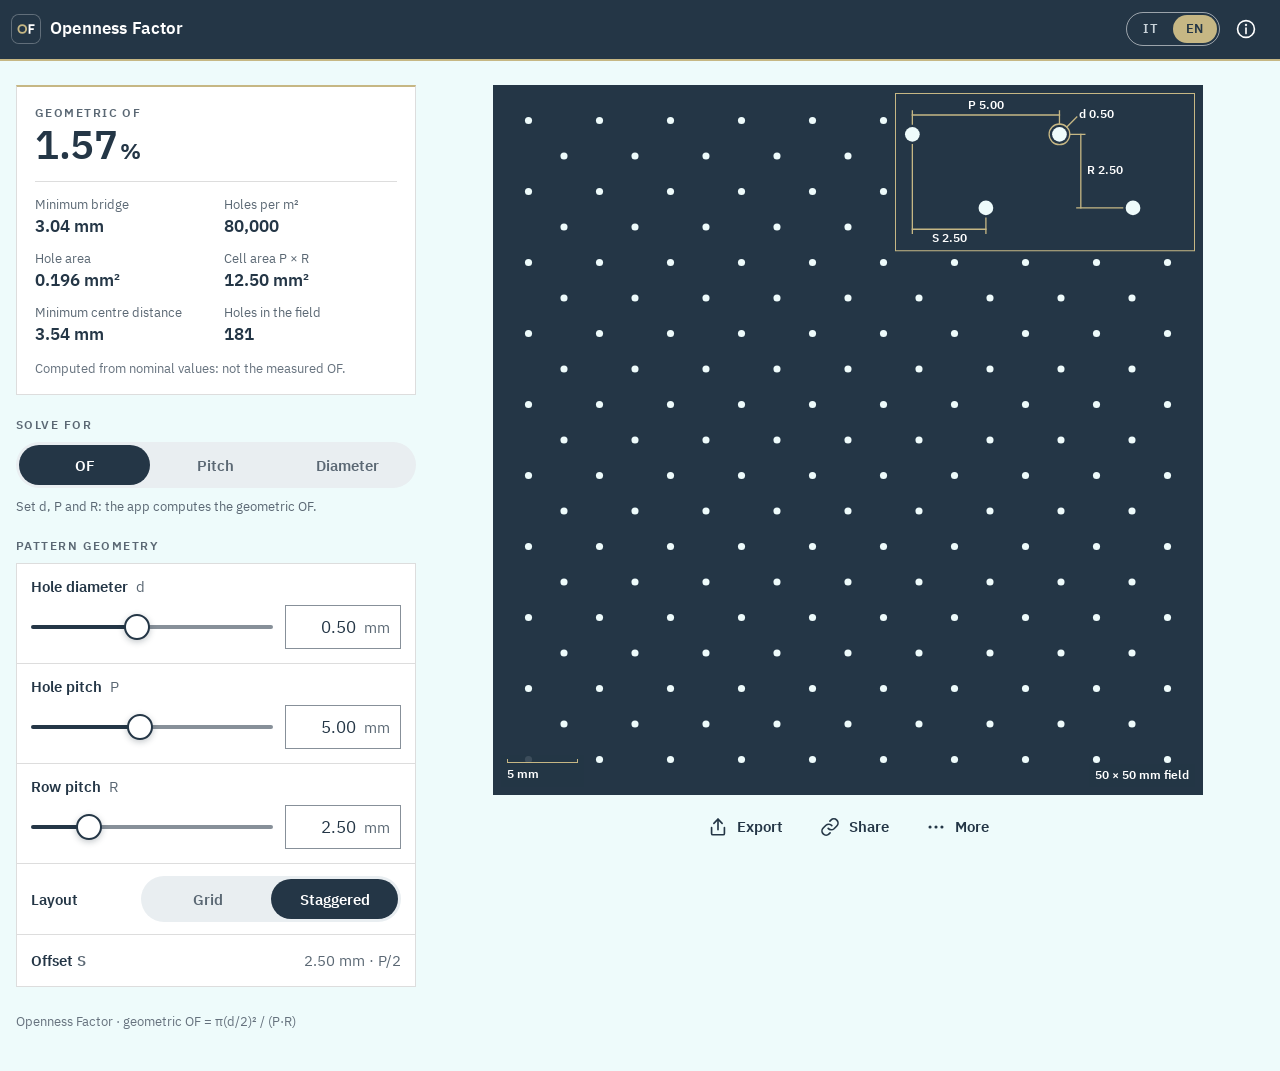
==== index.html @ e2f37bd0 "v2.4 App installabile: manifest, service worker, uso senza rete, Aggiorna - manifest.webmanifest (no" ====
<!DOCTYPE html>
<html lang="it">
<head>
  <meta charset="utf-8" />
  <meta name="viewport" content="width=device-width, initial-scale=1, viewport-fit=cover" />
  <title>Openness Factor</title>
  <meta name="description" content="Openness Factor: progettazione del pattern di microforatura e calcolo dell'OF geometrico." />
  <meta name="author" content="Giacomo Recagni" />
  <meta name="color-scheme" content="light dark" />
  <meta name="theme-color" content="#243646" />
  <meta name="apple-mobile-web-app-title" content="OF" />
  <link rel="icon" href="assets/icons/icon.svg" type="image/svg+xml" />
  <link rel="icon" href="assets/icons/favicon-32.png" sizes="32x32" type="image/png" />
  <link rel="apple-touch-icon" href="assets/icons/apple-touch-icon.png" />
  <link rel="stylesheet" href="styles.css" />
  <script>
    // Manifest dell'app installabile: solo da un indirizzo web. Con il doppio clic (file://)
    // il browser non può leggerlo e segnalerebbe un errore.
    (function () {
      if (!/^https?:$/.test(location.protocol)) return;
      var m = document.createElement('link');
      m.rel = 'manifest';
      m.href = 'manifest.webmanifest';
      document.head.appendChild(m);
    })();
  </script>
</head>
<body>
  <a class="skip" href="#comandi" data-i18n="vaiAiComandi">Vai ai comandi</a>

  <header class="appbar">
    <div class="appbar__brand">
      <svg class="appbar__icon" viewBox="0 0 512 512" aria-hidden="true" focusable="false">
        <rect width="512" height="512" rx="112" fill="#243646"/>
        <circle cx="188" cy="256" r="71" fill="none" stroke="#c6b784" stroke-width="34"/>
        <path fill="#ffffff" d="M304 168h108v34h-74v38h60v34h-60v70h-34z"/>
      </svg>
      <h1 class="appbar__title">Openness Factor</h1>
    </div>
    <div class="appbar__actions">
      <div class="lang" role="group" data-i18n-attr="aria-label:lingua" aria-label="Lingua">
        <button type="button" class="lang__opt" data-lang="it" aria-pressed="true" translate="no"><span aria-hidden="true">IT</span><span class="visually-hidden" lang="it">Italiano</span></button>
        <button type="button" class="lang__opt" data-lang="en" aria-pressed="false" translate="no"><span aria-hidden="true">EN</span><span class="visually-hidden" lang="en">English</span></button>
      </div>
      <button type="button" class="icon-btn" id="apri-info" data-i18n-attr="aria-label:info" aria-label="Informazioni" aria-haspopup="dialog">
        <svg viewBox="0 0 24 24" fill="none" stroke="currentColor" stroke-width="1.8" stroke-linecap="round" aria-hidden="true"><circle cx="12" cy="12" r="9.2"/><path d="M12 11v6"/><circle cx="12" cy="7.6" r="0.4" fill="currentColor"/></svg>
      </button>
    </div>
  </header>

  <main class="layout">
    <div class="viewer">
      <section class="stage" data-i18n-attr="aria-label:anteprima" aria-label="Anteprima">
        <div class="preview" id="preview">
          <svg id="pattern" viewBox="0 0 50 50" role="img" aria-label="Anteprima del pattern"></svg>
          <div class="preview__scale" aria-hidden="true"><i id="scala"></i><span id="scala-testo">10 mm</span></div>
          <div class="preview__badge" aria-hidden="true"><span data-i18n="campo">campo 50 × 50 mm</span></div>
        </div>
        <div class="result result--strip">
          <div>
            <p class="eyebrow" data-i18n="ofGeo">OF geometrico</p>
            <p class="result__value" data-of-value>1,57<small>%</small></p>
          </div>
          <div class="result__meta">
            <span><span data-i18n="ponte">Ponte minimo</span> <b data-valore="ponte">3,04 mm</b></span>
            <span><b data-valore="fori">80.000</b> <span data-i18n="foriM2">fori/m²</span></span>
          </div>
          <p class="result__alert" data-richiamo hidden></p>
        </div>
      </section>
      <div class="toolbar">
        <button type="button" class="tool" data-menu="menu-esporta" aria-haspopup="menu" aria-expanded="false" aria-controls="menu-esporta">
          <svg viewBox="0 0 24 24" fill="none" stroke="currentColor" stroke-width="1.8" stroke-linecap="round" stroke-linejoin="round" aria-hidden="true"><path d="M12 15V3.5"/><path d="M7.5 8 12 3.5 16.5 8"/><path d="M5 12.5V19a1.5 1.5 0 0 0 1.5 1.5h11A1.5 1.5 0 0 0 19 19v-6.5"/></svg>
          <span data-i18n="esporta">Esporta</span>
        </button>
        <button type="button" class="tool" id="condividi">
          <svg viewBox="0 0 24 24" fill="none" stroke="currentColor" stroke-width="1.8" stroke-linecap="round" stroke-linejoin="round" aria-hidden="true"><path d="M10 13.5a4.5 4.5 0 0 0 6.4.4l3-3a4.5 4.5 0 0 0-6.4-6.4l-1.1 1.1"/><path d="M14 10.5a4.5 4.5 0 0 0-6.4-.4l-3 3a4.5 4.5 0 0 0 6.4 6.4l1.1-1.1"/></svg>
          <span data-i18n="condividi">Condividi</span>
        </button>
        <button type="button" class="tool" data-menu="menu-altro" aria-haspopup="menu" aria-expanded="false" aria-controls="menu-altro">
          <svg viewBox="0 0 24 24" fill="currentColor" aria-hidden="true"><circle cx="5.5" cy="12" r="1.7"/><circle cx="12" cy="12" r="1.7"/><circle cx="18.5" cy="12" r="1.7"/></svg>
          <span data-i18n="altro">Altro</span>
        </button>
      </div>
    </div>

    <div class="panel" id="comandi">
      <div class="result result--card">
        <p class="eyebrow" data-i18n="ofGeo">OF geometrico</p>
        <p class="result__value" data-of-value>1,57<small>%</small></p>
        <dl class="result__grid">
          <div><dt data-i18n="ponte">Ponte minimo</dt><dd data-valore="ponte">3,04 mm</dd></div>
          <div><dt data-i18n="foriM2Lungo">Fori al m²</dt><dd data-valore="fori">80.000</dd></div>
          <div><dt data-i18n="areaForo">Area foro</dt><dd data-valore="areaForo">0,196 mm²</dd></div>
          <div><dt data-i18n="areaCella">Area cella P × R</dt><dd data-valore="areaCella">12,50 mm²</dd></div>
          <div><dt data-i18n="interasse">Interasse minimo</dt><dd data-valore="interasse">3,54 mm</dd></div>
          <div><dt data-i18n="foriCampo">Fori nel campo</dt><dd data-valore="foriCampo">181</dd></div>
        </dl>
        <p class="result__note" data-i18n="notaOF">Calcolato dai valori nominali: non è l'OF misurato.</p>
      </div>

      <div class="messages" id="messaggi"></div>

      <section class="section" aria-labelledby="h-calcola">
        <h2 class="eyebrow" id="h-calcola" data-i18n="calcola">Calcola</h2>
        <fieldset class="segmented">
          <legend class="visually-hidden" data-i18n="calcola">Calcola</legend>
          <label class="segmented__opt"><input type="radio" name="mode" value="of" checked /><span data-i18n="modoOF">OF</span></label>
          <label class="segmented__opt"><input type="radio" name="mode" value="step" /><span data-i18n="modoPasso">Passo</span></label>
          <label class="segmented__opt"><input type="radio" name="mode" value="diameter" /><span data-i18n="modoD">Diametro</span></label>
        </fieldset>
        <p class="section__help" id="aiuto-modo" aria-live="polite"></p>
      </section>

      <section class="section" id="sezione-obiettivo" aria-labelledby="h-obiettivo" hidden>
        <h2 class="eyebrow" id="h-obiettivo" data-i18n="obiettivo">Obiettivo</h2>
        <div class="card">
          <div class="field" data-campo="ofTarget">
            <div class="field__head"><label class="field__label" for="testo-of" id="lbl-of" data-i18n="ofObiettivo">OF obiettivo</label></div>
            <div class="field__control">
              <input type="range" data-cursore="ofTarget" min="0" max="12" step="0.02" aria-labelledby="lbl-of" />
              <div class="input-unit"><input id="testo-of" data-testo="ofTarget" type="text" inputmode="decimal" autocomplete="off" enterkeyhint="done" aria-describedby="msg-of" /><span aria-hidden="true">%</span></div>
            </div>
            <p class="field__msg" id="msg-of" data-msg="ofTarget" hidden></p>
          </div>
        </div>
      </section>

      <section class="section" aria-labelledby="h-geo">
        <h2 class="eyebrow" id="h-geo" data-i18n="geometria">Geometria del pattern</h2>
        <div class="card">
          <div class="field" data-campo="d">
            <div class="field__head"><label class="field__label" for="testo-d" id="lbl-d" data-i18n="diametro">Diametro del foro</label><span class="field__sym" aria-hidden="true">d</span><span class="field__badge" data-badge="d" data-i18n="calcolato" hidden>calcolato</span></div>
            <div class="field__control">
              <input type="range" data-cursore="d" min="0.2" max="0.9" step="0.05" aria-labelledby="lbl-d" />
              <div class="input-unit"><input id="testo-d" data-testo="d" type="text" inputmode="decimal" autocomplete="off" enterkeyhint="done" aria-describedby="msg-d" /><span aria-hidden="true">mm</span></div>
            </div>
            <p class="field__msg" id="msg-d" data-msg="d" hidden></p>
          </div>
          <div class="field" data-campo="P">
            <div class="field__head"><label class="field__label" for="testo-p" id="lbl-p" data-i18n="passoPunti">Passo tra i punti</label><span class="field__sym" aria-hidden="true">P</span><span class="field__badge" data-badge="P" data-i18n="calcolato" hidden>calcolato</span></div>
            <div class="field__control">
              <input type="range" data-cursore="P" min="1" max="10" step="0.1" aria-labelledby="lbl-p" />
              <div class="input-unit"><input id="testo-p" data-testo="P" type="text" inputmode="decimal" autocomplete="off" enterkeyhint="done" aria-describedby="msg-p" /><span aria-hidden="true">mm</span></div>
            </div>
            <p class="field__msg" id="msg-p" data-msg="P" hidden></p>
          </div>
          <div class="field" data-campo="R">
            <div class="field__head"><label class="field__label" for="testo-r" id="lbl-r" data-i18n="passoRighe">Passo tra le righe</label><span class="field__sym" aria-hidden="true">R</span><span class="field__badge" data-badge="R" data-i18n="calcolato" hidden>calcolato</span></div>
            <div class="field__control">
              <input type="range" data-cursore="R" min="0.5" max="10" step="0.05" aria-labelledby="lbl-r" />
              <div class="input-unit"><input id="testo-r" data-testo="R" type="text" inputmode="decimal" autocomplete="off" enterkeyhint="done" aria-describedby="msg-r" /><span aria-hidden="true">mm</span></div>
            </div>
            <p class="field__msg" id="msg-r" data-msg="R" hidden></p>
          </div>
          <div class="row">
            <span class="row__label" id="lbl-disp" data-i18n="disposizione">Disposizione</span>
            <fieldset class="segmented" aria-labelledby="lbl-disp">
              <label class="segmented__opt"><input type="radio" name="pattern" value="grid" /><span data-i18n="griglia">Griglia</span></label>
              <label class="segmented__opt"><input type="radio" name="pattern" value="staggered" checked /><span data-i18n="sfalsato">Sfalsato</span></label>
            </fieldset>
          </div>
          <div class="row">
            <span class="row__label"><span data-i18n="sfalsatura">Sfalsatura</span> <span class="field__sym" aria-hidden="true">S</span></span>
            <span class="row__value" id="valore-s">2,50 mm · P/2</span>
          </div>
        </div>
      </section>


      <p class="footnote" data-i18n="piede">Openness Factor · OF geometrico = π(d/2)² / (P·R)</p>
    </div>
  </main>

  <div class="menu" id="menu-esporta" role="menu" tabindex="-1" data-i18n-attr="aria-label:esporta" aria-label="Esporta" hidden>
    <button type="button" class="menu__item" role="menuitem" data-azione="svg"><svg viewBox="0 0 24 24" fill="none" stroke="currentColor" stroke-width="1.8" stroke-linecap="round" stroke-linejoin="round" aria-hidden="true"><rect x="3.5" y="3.5" width="17" height="17"/><circle cx="9" cy="9" r="2"/><circle cx="15" cy="9" r="2"/><circle cx="12" cy="15" r="2"/></svg><span data-i18n="esportaSvg">SVG per CAD (mm)</span></button>
    <button type="button" class="menu__item" role="menuitem" data-azione="png"><svg viewBox="0 0 24 24" fill="none" stroke="currentColor" stroke-width="1.8" stroke-linecap="round" stroke-linejoin="round" aria-hidden="true"><rect x="3" y="5" width="18" height="14" rx="1"/><circle cx="9" cy="10" r="1.5"/><path d="M21 15l-5-5-4 4-3-3-6 6"/></svg><span data-i18n="esportaPng">Immagine PNG</span></button>
  </div>

  <div class="menu" id="menu-altro" role="menu" tabindex="-1" data-i18n-attr="aria-label:altro" aria-label="Altro" hidden>
    <button type="button" class="menu__item" role="menuitemcheckbox" aria-checked="true" data-azione="quote"><svg viewBox="0 0 24 24" fill="none" stroke="currentColor" stroke-width="1.8" stroke-linecap="round" aria-hidden="true"><path d="M4 8h16M4 5v6M20 5v6"/><path d="M8 19h8M8 16v6M16 16v6" transform="translate(0 -3)"/></svg><span data-i18n="mostraQuote">Mostra quote</span></button>
    <button type="button" class="menu__item" role="menuitemcheckbox" aria-checked="false" data-azione="griglia"><svg viewBox="0 0 24 24" fill="none" stroke="currentColor" stroke-width="1.8" aria-hidden="true"><path d="M4 9h16M4 15h16M9 4v16M15 4v16"/></svg><span data-i18n="mostraGriglia">Mostra griglia</span></button>
    <div class="menu__sep" role="separator"></div>
    <button type="button" class="menu__item" role="menuitem" data-azione="annulla"><svg viewBox="0 0 24 24" fill="none" stroke="currentColor" stroke-width="1.8" stroke-linecap="round" stroke-linejoin="round" aria-hidden="true"><path d="M9 7 4.5 11.5 9 16"/><path d="M5 11.5h9.5a5 5 0 0 1 0 10H12"/></svg><span data-i18n="annulla">Annulla</span></button>
    <button type="button" class="menu__item" role="menuitem" data-azione="ripeti"><svg viewBox="0 0 24 24" fill="none" stroke="currentColor" stroke-width="1.8" stroke-linecap="round" stroke-linejoin="round" aria-hidden="true"><path d="M15 7l4.5 4.5L15 16"/><path d="M19 11.5H9.5a5 5 0 0 0 0 10H12"/></svg><span data-i18n="ripeti">Ripeti</span></button>
    <div class="menu__sep" role="separator"></div>
    <button type="button" class="menu__item" role="menuitem" data-azione="ripristina"><svg viewBox="0 0 24 24" fill="none" stroke="currentColor" stroke-width="1.8" stroke-linecap="round" stroke-linejoin="round" aria-hidden="true"><path d="M4 12a8 8 0 1 0 2.4-5.7"/><path d="M4 4v4.5h4.5"/></svg><span data-i18n="ripristina">Ripristina valori iniziali</span></button>
  </div>

  <dialog class="sheet" id="info" aria-labelledby="info-titolo" tabindex="-1">
    <div class="sheet__bar">
      <h2 class="sheet__title" id="info-titolo" data-i18n="infoTitolo">Informazioni</h2>
      <button type="button" class="sheet__done" id="chiudi-info" data-i18n="fine">Fine</button>
    </div>
    <div class="sheet__body">
      <div class="sheet__app">
        <svg viewBox="0 0 512 512" aria-hidden="true" focusable="false"><rect width="512" height="512" rx="112" fill="#243646"/><circle cx="188" cy="256" r="71" fill="none" stroke="#c6b784" stroke-width="34"/><path fill="#ffffff" d="M304 168h108v34h-74v38h60v34h-60v70h-34z"/></svg>
        <h3>Openness Factor</h3>
        <p id="info-versione">Versione</p>
      </div>
      <section>
        <h4 class="eyebrow" data-i18n="comeSiCalcola">Come si calcola</h4>
        <p class="sheet__formula" data-i18n="formula">OF geometrico = π(d/2)² / (P·R)</p>
        <p data-i18n="formulaNota"></p>
      </section>
      <section>
        <h4 class="eyebrow" data-i18n="convenzione">Convenzione del pattern</h4>
        <ul>
          <li data-i18n="convD"></li>
          <li data-i18n="convP"></li>
          <li data-i18n="convR"></li>
          <li data-i18n="convS"></li>
        </ul>
      </section>
      <section id="sezione-installa">
        <h4 class="eyebrow" data-i18n="installa">Installa l’app</h4>
        <div id="installa-testo"></div>
        <button type="button" class="btn" id="installa" data-i18n="installaPulsante" hidden>Installa</button>
      </section>
      <section>
        <h4 class="eyebrow" data-i18n="novitaTitolo">Novità della versione</h4>
        <ul>
          <li data-i18n="novita1"></li>
          <li data-i18n="novita2"></li>
          <li data-i18n="novita3"></li>
        </ul>
      </section>
      <p class="sheet__credits" data-i18n="crediti">Progettata e sviluppata da Giacomo Recagni · Ufficio Tecnico</p>
    </div>
  </dialog>

  <div class="toast" id="toast" role="status" hidden><span id="toast-testo"></span><button type="button" class="toast__action" id="toast-azione" hidden></button></div>
  <div class="visually-hidden" id="annuncio" aria-live="polite"></div>

  <script src="i18n.js" defer></script>
  <script src="of-core.js" defer></script>
  <script src="script.js" defer></script>
</body>
</html>
---- styles.css ----
/* Openness Factor — stile.
   Stile Pellini (Manuale Brand Identity) con le regole di usabilità Apple (HIG). Variante A "Pellini editoriale".
   Colori del manuale: blu 7546 C #243646, beige 4525 C #c6b784; palette web: blu/nero #12232e,
   azzurro chiaro #007cc7, azzurro #4da8da, fondo #eefbfb, grigio #dddddd.
   Le tinte derivate sono proposte con contrasto calcolato (docs/DESIGN.md). Font: IBM Plex Sans (OFL). */

@font-face { font-family: "IBM Plex Sans"; font-style: normal; font-weight: 400; font-display: swap; src: url("assets/fonts/IBMPlexSans-Regular-Latin1.woff2") format("woff2"); unicode-range: U+0000, U+000D, U+0020-007E, U+00A0-00A3, U+00A4-00FF, U+0131, U+0152-0153, U+02C6, U+02DA, U+02DC, U+2013-2014, U+2018-201A, U+201C-201E, U+2020-2022, U+2026, U+2030, U+2039-203A, U+2044, U+2074, U+20AC, U+2122, U+2212, U+FB01-FB02; }
@font-face { font-family: "IBM Plex Sans"; font-style: normal; font-weight: 400; font-display: swap; src: url("assets/fonts/IBMPlexSans-Regular-Pi.woff2") format("woff2"); unicode-range: U+0E3F, U+2032-2033, U+2070, U+2075-2079, U+2080-2081, U+2083, U+2085-2089, U+2113, U+2116, U+2126, U+212E, U+2150-2151, U+2153-215E, U+2190-2199, U+21A9-21AA, U+21B0-21B3, U+21B6-21B7, U+21BA-21BB, U+21C4, U+21C6, U+2202, U+2206, U+220F, U+2211, U+221A, U+221E, U+222B, U+2248, U+2260, U+2264-2265, U+25CA, U+2713, U+274C, U+2B0E-2B11, U+EBE1-EBE7, U+ECE0, U+EFCC; }
@font-face { font-family: "IBM Plex Sans"; font-style: normal; font-weight: 400; font-display: swap; src: url("assets/fonts/IBMPlexSans-Regular-Greek.woff2") format("woff2"); unicode-range: U+0384-038A, U+038C, U+038E-03A1, U+03A3-03CE; }
@font-face { font-family: "IBM Plex Sans"; font-style: normal; font-weight: 600; font-display: swap; src: url("assets/fonts/IBMPlexSans-SemiBold-Latin1.woff2") format("woff2"); unicode-range: U+0000, U+000D, U+0020-007E, U+00A0-00A3, U+00A4-00FF, U+0131, U+0152-0153, U+02C6, U+02DA, U+02DC, U+2013-2014, U+2018-201A, U+201C-201E, U+2020-2022, U+2026, U+2030, U+2039-203A, U+2044, U+2074, U+20AC, U+2122, U+2212, U+FB01-FB02; }
@font-face { font-family: "IBM Plex Sans"; font-style: normal; font-weight: 600; font-display: swap; src: url("assets/fonts/IBMPlexSans-SemiBold-Pi.woff2") format("woff2"); unicode-range: U+0E3F, U+2032-2033, U+2070, U+2075-2079, U+2080-2081, U+2083, U+2085-2089, U+2113, U+2116, U+2126, U+212E, U+2150-2151, U+2153-215E, U+2190-2199, U+21A9-21AA, U+21B0-21B3, U+21B6-21B7, U+21BA-21BB, U+21C4, U+21C6, U+2202, U+2206, U+220F, U+2211, U+221A, U+221E, U+222B, U+2248, U+2260, U+2264-2265, U+25CA, U+2713, U+274C, U+2B0E-2B11, U+EBE1-EBE7, U+ECE0, U+EFCC; }
@font-face { font-family: "IBM Plex Sans"; font-style: normal; font-weight: 700; font-display: swap; src: url("assets/fonts/IBMPlexSans-Bold-Latin1.woff2") format("woff2"); unicode-range: U+0000, U+000D, U+0020-007E, U+00A0-00A3, U+00A4-00FF, U+0131, U+0152-0153, U+02C6, U+02DA, U+02DC, U+2013-2014, U+2018-201A, U+201C-201E, U+2020-2022, U+2026, U+2030, U+2039-203A, U+2044, U+2074, U+20AC, U+2122, U+2212, U+FB01-FB02; }
@font-face { font-family: "IBM Plex Sans"; font-style: normal; font-weight: 700; font-display: swap; src: url("assets/fonts/IBMPlexSans-Bold-Pi.woff2") format("woff2"); unicode-range: U+0E3F, U+2032-2033, U+2070, U+2075-2079, U+2080-2081, U+2083, U+2085-2089, U+2113, U+2116, U+2126, U+212E, U+2150-2151, U+2153-215E, U+2190-2199, U+21A9-21AA, U+21B0-21B3, U+21B6-21B7, U+21BA-21BB, U+21C4, U+21C6, U+2202, U+2206, U+220F, U+2211, U+221A, U+221E, U+222B, U+2248, U+2260, U+2264-2265, U+25CA, U+2713, U+274C, U+2B0E-2B11, U+EBE1-EBE7, U+ECE0, U+EFCC; }

/* ---------- Token: tema chiaro ---------- */
:root {
  color-scheme: light;
  --of-navy: #243646;          /* Pantone 7546 C */
  --of-beige: #c6b784;         /* Pantone 4525 C */
  --of-blu-notte: #12232e;     /* palette web */
  --of-aqua: #eefbfb;          /* palette web, fondo */

  --of-bg: var(--of-aqua);
  --of-surface: #ffffff;
  --of-fill: #e9eef1;          /* binario dei segmenti e dei cursori, campo calcolato */
  --of-text: var(--of-navy);
  --of-text-2: #5b6874;        /* derivata: 5,6:1 su bianco */
  --of-text-3: #66727e;        /* derivata: 4,9:1 su bianco, 4,6:1 sul fondo */
  --of-border: #879099;        /* derivata: ≥ 3:1 su bianco (bordi dei campi) */
  --of-separator: #dddddd;     /* palette web, grigio (solo decorativo) */
  --of-accent: var(--of-navy);
  --of-on-accent: #ffffff;
  --of-link: #0273b8;          /* derivata dall'azzurro #007cc7: 5,1:1 su bianco */
  --of-focus: #007cc7;
  --of-header-bg: var(--of-navy);
  --of-header-text: #ffffff;
  --of-header-text-2: #c9d3da;
  --of-header-rule: var(--of-beige);
  --of-danger: #b3261e;
  --of-danger-bg: #fdecea;
  --of-warning: #8a5300;
  --of-warning-bg: #fff1dc;
  --of-success: #247f64;
  --of-film: var(--of-navy);
  --of-hole: var(--of-aqua);
  --of-hole-collision: #ff8a7a;
  --of-dim: var(--of-beige);
  --of-dim-text: #ffffff;
  --of-grid: rgba(238, 251, 251, 0.45);
  --of-toast-bg: var(--of-blu-notte);
  --of-toast-text: #ffffff;
  --of-toast-action: var(--of-beige);
  --of-menu-shadow: 0 12px 32px rgba(18, 35, 46, 0.22), 0 0 0 1px rgba(18, 35, 46, 0.08);

  --of-radius-card: 0px;
  --of-radius-field: 0px;
  --of-radius-control: 999px;

  --of-font: "IBM Plex Sans", -apple-system, BlinkMacSystemFont, "Segoe UI", Roboto, "Helvetica Neue", Arial, sans-serif;
  --of-fs-hero: 40px; --of-fs-title: 20px; --of-fs-body: 17px; --of-fs-callout: 15px; --of-fs-caption: 13px; --of-fs-eyebrow: 12px;
  --of-gap: 16px;
}

/* ---------- Tema scuro: automatico (impostazione del dispositivo) o forzato con data-theme ---------- */
@media (prefers-color-scheme: dark) {
  :root:not([data-theme="light"]) {
    color-scheme: dark;
    --of-bg: var(--of-blu-notte); --of-surface: #1a2e3b; --of-fill: #223847;
    --of-text: var(--of-aqua); --of-text-2: #b5c3cc; --of-text-3: #93a5b1; --of-border: #738a9b; --of-separator: #2c4351;
    --of-accent: var(--of-beige); --of-on-accent: var(--of-blu-notte); --of-link: #4da8da; --of-focus: #4da8da;
    --of-header-bg: #0d1a23;
    --of-danger: #ff8a7a; --of-danger-bg: #3a2a2e; --of-warning: #ffc266; --of-warning-bg: #3a3326; --of-success: #5fd3a8;
    --of-film: #0d1a23; --of-grid: rgba(238, 251, 251, 0.42);
    --of-toast-bg: var(--of-aqua); --of-toast-text: var(--of-blu-notte); --of-toast-action: var(--of-navy);
    --of-menu-shadow: 0 12px 32px rgba(0, 0, 0, 0.5), 0 0 0 1px rgba(238, 251, 251, 0.1);
  }
}
:root[data-theme="dark"] {
  color-scheme: dark;
  --of-bg: var(--of-blu-notte); --of-surface: #1a2e3b; --of-fill: #223847;
  --of-text: var(--of-aqua); --of-text-2: #b5c3cc; --of-text-3: #93a5b1; --of-border: #738a9b; --of-separator: #2c4351;
  --of-accent: var(--of-beige); --of-on-accent: var(--of-blu-notte); --of-link: #4da8da; --of-focus: #4da8da;
  --of-header-bg: #0d1a23;
  --of-danger: #ff8a7a; --of-danger-bg: #3a2a2e; --of-warning: #ffc266; --of-warning-bg: #3a3326; --of-success: #5fd3a8;
  --of-film: #0d1a23; --of-grid: rgba(238, 251, 251, 0.42);
  --of-toast-bg: var(--of-aqua); --of-toast-text: var(--of-blu-notte); --of-toast-action: var(--of-navy);
  --of-menu-shadow: 0 12px 32px rgba(0, 0, 0, 0.5), 0 0 0 1px rgba(238, 251, 251, 0.1);
}

/* ---------- Base ---------- */
* { box-sizing: border-box; }
html { -webkit-text-size-adjust: 100%; text-size-adjust: 100%; }
body {
  margin: 0; min-height: 100vh; min-height: 100dvh;
  font-family: var(--of-font); font-size: var(--of-fs-body); line-height: 1.4;
  color: var(--of-text); background: var(--of-bg);
  -webkit-font-smoothing: antialiased; -webkit-tap-highlight-color: transparent;
}
button, input, select { font: inherit; color: inherit; }
button { cursor: pointer; }
:focus-visible { outline: 2px solid var(--of-focus); outline-offset: 2px; }
.appbar :focus-visible, .skip:focus-visible { outline-color: var(--of-header-rule); }
.toast :focus-visible { outline-color: var(--of-toast-action); }
/* un controllo che riceve il focus non finisce sotto la parte fissa (barra e, sul telefono, anteprima) */
html { scroll-padding-top: var(--margine-fisso, 64px); }
a { color: var(--of-link); text-decoration: underline; text-decoration-thickness: 1px; text-underline-offset: 2px; }
.visually-hidden { position: absolute !important; width: 1px; height: 1px; margin: -1px; padding: 0; overflow: hidden; clip: rect(0 0 0 0); white-space: nowrap; border: 0; }
.num { font-variant-numeric: tabular-nums; }
.skip { position: absolute; left: 8px; top: -60px; z-index: 100; padding: 10px 14px; background: var(--of-surface); color: var(--of-text); }
.skip:focus { top: 8px; }
@media (prefers-reduced-motion: reduce) { *, *::before, *::after { transition: none !important; animation: none !important; } }

/* ---------- Barra superiore ---------- */
.appbar {
  position: sticky; top: 0; z-index: 30;
  display: flex; align-items: center; gap: 12px;
  min-height: 52px;
  padding: max(6px, env(safe-area-inset-top)) max(12px, env(safe-area-inset-right)) 6px max(12px, env(safe-area-inset-left));
  background: var(--of-header-bg); color: var(--of-header-text);
  border-bottom: 2px solid var(--of-header-rule);
}
.appbar__brand { display: flex; align-items: center; gap: 10px; min-width: 0; flex: 1; }
.appbar__icon { width: 28px; height: 28px; flex: none; border-radius: 7px; display: block; box-shadow: 0 0 0 1px rgba(255, 255, 255, 0.28); }
.appbar__title { font-size: 17px; font-weight: 600; letter-spacing: 0.01em; white-space: nowrap; overflow: hidden; text-overflow: ellipsis; }
.appbar__actions { display: flex; align-items: center; gap: 4px; }

.lang { display: inline-flex; padding: 2px; border: 1px solid rgba(255, 255, 255, 0.55); border-radius: 999px; }
.lang__opt { position: relative; min-width: 44px; height: 28px; padding: 0 8px; border: 0; border-radius: 999px; background: none; font-size: 13px; font-weight: 600; letter-spacing: 0.06em; color: var(--of-header-text-2); }
.lang__opt::before { content: ""; position: absolute; left: 0; right: 0; top: -8px; bottom: -8px; }
.lang__opt[aria-pressed="true"] { background: var(--of-header-rule); color: var(--of-navy); }

.icon-btn { display: inline-grid; place-items: center; width: 44px; height: 44px; border: 0; border-radius: 50%; background: none; color: inherit; }
.icon-btn svg { width: 22px; height: 22px; }
@media (hover: hover) { .icon-btn:hover { background: rgba(255, 255, 255, 0.12); } }

/* ---------- Anteprima ---------- */
.preview { position: relative; aspect-ratio: 1; background: var(--of-film); border-radius: var(--of-radius-card); overflow: hidden; touch-action: manipulation; }
.preview svg { display: block; width: 100%; height: 100%; }
.preview .hole { fill: var(--of-hole); }
.preview .hole--collision { fill: var(--of-hole-collision); }
.preview .grid-line { stroke: var(--of-grid); fill: none; }
.preview .lens-bg { fill: var(--of-film); stroke: var(--of-dim); }
.preview .dim { stroke: var(--of-dim); fill: none; stroke-linecap: square; }
.preview .dim-ring { fill: none; stroke: var(--of-dim); }
.preview .dim-text { fill: var(--of-dim-text); font-family: var(--of-font); font-weight: 600; stroke: var(--of-film); paint-order: stroke; stroke-linejoin: round; }
.preview__scale { position: absolute; left: 8px; bottom: 8px; display: flex; flex-direction: column; gap: 3px; padding: 4px 6px; background: color-mix(in srgb, var(--of-film) 88%, transparent); font-size: 12px; font-weight: 600; color: var(--of-dim-text); pointer-events: none; }
.preview__scale i { display: block; height: 4px; border: 1.5px solid var(--of-dim); border-top: 0; }
.preview--piccola .preview__badge { display: none; }
.preview__badge { position: absolute; right: 8px; bottom: 8px; padding: 3px 6px; background: color-mix(in srgb, var(--of-film) 88%, transparent); font-size: 12px; font-weight: 600; color: var(--of-dim-text); pointer-events: none; }

/* ---------- Risultato ---------- */
.result { background: var(--of-surface); border: 1px solid var(--of-separator); border-top: 2px solid var(--of-beige); border-radius: var(--of-radius-card); }
.result--strip { display: grid; grid-template-columns: auto 1fr; align-items: center; gap: 4px 16px; padding: 10px 14px; }
.result--card { padding: 18px 18px 16px; }
.eyebrow { margin: 0; font-size: var(--of-fs-eyebrow); font-weight: 600; letter-spacing: 0.12em; text-transform: uppercase; color: var(--of-text-2); }
.result__value { margin: 2px 0 0; font-size: var(--of-fs-hero); font-weight: 600; line-height: 1.05; letter-spacing: -0.01em; font-variant-numeric: tabular-nums; }
.result__value small { font-size: 0.55em; font-weight: 600; margin-left: 0.12em; }
.result--strip .result__value { font-size: 30px; }
.result__meta { display: grid; gap: 2px; justify-items: end; font-size: var(--of-fs-callout); color: var(--of-text-2); font-variant-numeric: tabular-nums; text-align: right; }
.result__meta b { color: var(--of-text); font-weight: 600; }
.result__computed { margin: 10px 0 0; font-size: var(--of-fs-callout); color: var(--of-text-2); }
.result__computed b { color: var(--of-text); font-weight: 600; font-variant-numeric: tabular-nums; }
.result__grid { display: grid; grid-template-columns: 1fr 1fr; gap: 12px 16px; margin: 16px 0 0; padding: 14px 0 0; border-top: 1px solid var(--of-separator); }
.result__grid dt { font-size: var(--of-fs-caption); color: var(--of-text-2); }
.result__grid dd { margin: 0; font-size: var(--of-fs-body); font-weight: 600; font-variant-numeric: tabular-nums; }
.result__note { margin: 14px 0 0; font-size: var(--of-fs-caption); color: var(--of-text-3); }
.value--alert, .result__meta b.value--alert { color: var(--of-danger); }
.result__alert { display: flex; align-items: center; gap: 6px; margin: 8px 0 0; font-size: var(--of-fs-caption); font-weight: 600; }
.result__alert svg { flex: none; width: 16px; height: 16px; }
.result__alert--danger { color: var(--of-danger); }
.result__alert--warning { color: var(--of-warning); }
.result--strip .result__alert { grid-column: 1 / -1; margin: 0; }

/* ---------- Barra azioni e menu ---------- */
.toolbar { display: flex; justify-content: center; gap: 6px; flex-wrap: wrap; }
.tool { display: inline-flex; flex-direction: column; align-items: center; gap: 2px; min-width: 72px; min-height: 52px; padding: 6px 8px; border: 1px solid transparent; border-radius: var(--of-radius-field); background: none; color: var(--of-text); font-size: 12px; font-weight: 600; }
.tool svg { width: 22px; height: 22px; }
@media (hover: hover) { .tool:hover { background: var(--of-surface); border-color: var(--of-separator); } }
.tool[aria-expanded="true"] { background: var(--of-surface); border-color: var(--of-separator); }

.menu { z-index: 40; margin: 0; padding: 6px; min-width: 240px; max-width: calc(100vw - 24px); border: 0; border-radius: var(--of-radius-field); background: var(--of-surface); color: var(--of-text); box-shadow: var(--of-menu-shadow); position: fixed; inset: auto; }
.menu:focus, .sheet:focus { outline: none; }
.menu__item { display: flex; align-items: center; gap: 12px; width: 100%; min-height: 44px; padding: 8px 12px; border: 0; background: none; text-align: left; font-size: var(--of-fs-callout); font-weight: 600; color: var(--of-text); }
.menu__item svg { width: 20px; height: 20px; flex: none; color: var(--of-text-2); }
.menu__item:focus-visible { outline-offset: -2px; }
@media (hover: hover) { .menu__item:hover { background: var(--of-fill); } }
.menu__item[aria-checked="true"]::after { content: "✓"; content: "✓" / ""; margin-left: auto; font-weight: 700; }
.menu__item:disabled { opacity: 0.45; cursor: default; }
@media (hover: hover) { .menu__item:disabled:hover { background: none; } }
.menu__sep { height: 1px; margin: 6px 4px; background: var(--of-separator); }

/* ---------- Sezioni, gruppi, controlli ---------- */
.section { display: grid; gap: 8px; }
.section__help { margin: 2px 0 0; font-size: var(--of-fs-caption); color: var(--of-text-2); }
.card { background: var(--of-surface); border: 1px solid var(--of-separator); border-radius: var(--of-radius-card); }
.card > * + * { border-top: 1px solid var(--of-separator); }

.segmented { display: grid; grid-auto-flow: column; grid-auto-columns: 1fr; padding: 3px; background: var(--of-fill); border-radius: var(--of-radius-control); border: 0; margin: 0; min-inline-size: 0; }
.segmented legend { padding: 0; }
.segmented__opt { position: relative; display: grid; place-items: center; min-height: 40px; padding: 0 10px; border-radius: var(--of-radius-control); font-size: var(--of-fs-callout); font-weight: 600; color: var(--of-text-2); cursor: pointer; text-align: center; }
.segmented__opt input { position: absolute; opacity: 0; inset: 0; margin: 0; cursor: pointer; }
.segmented__opt:has(input:checked) { background: var(--of-accent); color: var(--of-on-accent); }
.segmented__opt:has(input:focus-visible) { outline: 2px solid var(--of-focus); outline-offset: 2px; }

.field { display: grid; gap: 8px; padding: 12px 14px 14px; }
.field__head { display: flex; align-items: baseline; gap: 8px; }
.field__label { font-size: var(--of-fs-callout); font-weight: 600; }
.field__sym { font-size: var(--of-fs-callout); color: var(--of-text-2); }
.field__badge { margin-left: auto; font-size: 12px; font-weight: 600; letter-spacing: 0.04em; color: var(--of-text-2); background: var(--of-fill); padding: 2px 8px; border-radius: 999px; }
.field__control { display: grid; grid-template-columns: minmax(0, 1fr) 116px; gap: 12px; align-items: center; }
.field__msg { margin: 0; font-size: var(--of-fs-caption); color: var(--of-danger); }
.field--computed .input-unit { background: var(--of-fill); border-style: dashed; }
.field--computed .input-unit input { font-weight: 600; }
.field--invalid .input-unit { border-color: var(--of-danger); box-shadow: inset 0 0 0 1px var(--of-danger); }

.input-unit { display: flex; align-items: center; height: 44px; border: 1px solid var(--of-border); border-radius: var(--of-radius-field); background: var(--of-surface); overflow: hidden; }
.input-unit:focus-within { outline: 2px solid var(--of-focus); outline-offset: 1px; }
.input-unit input { width: 100%; min-width: 0; height: 100%; padding: 0 4px 0 10px; border: 0; background: none; font-size: var(--of-fs-body); text-align: right; font-variant-numeric: tabular-nums; outline: none; }
.input-unit input[readonly] { cursor: default; }
.input-unit span { padding: 0 10px 0 4px; font-size: var(--of-fs-callout); color: var(--of-text-2); }

input[type="range"] { -webkit-appearance: none; appearance: none; width: 100%; height: 44px; margin: 0; background: none; cursor: pointer; --pct: 50%; touch-action: pan-y; }
input[type="range"]:disabled { cursor: default; opacity: 0.55; }
input[type="range"]::-webkit-slider-runnable-track { height: 4px; border-radius: 2px; background: linear-gradient(to right, var(--of-accent) var(--pct), var(--of-border) var(--pct)); }
input[type="range"]::-moz-range-track { height: 4px; border-radius: 2px; background: var(--of-border); }
input[type="range"]::-moz-range-progress { height: 4px; border-radius: 2px; background: var(--of-accent); }
input[type="range"]::-webkit-slider-thumb { -webkit-appearance: none; width: 26px; height: 26px; margin-top: -11px; border-radius: 50%; background: #ffffff; border: 2px solid var(--of-accent); box-shadow: 0 2px 6px rgba(18, 35, 46, 0.25); }
input[type="range"]::-moz-range-thumb { width: 26px; height: 26px; border-radius: 50%; background: #ffffff; border: 2px solid var(--of-accent); box-shadow: 0 2px 6px rgba(18, 35, 46, 0.25); }

.row { display: flex; align-items: center; justify-content: space-between; gap: 12px; padding: 12px 14px; min-height: 52px; flex-wrap: wrap; }
.row__label { font-size: var(--of-fs-callout); font-weight: 600; }
.row__value { font-size: var(--of-fs-callout); color: var(--of-text-2); font-variant-numeric: tabular-nums; }
.row .segmented { flex: 1 1 200px; max-width: 260px; }

/* Messaggi */
.messages { display: grid; gap: 8px; }
.messages:empty { display: none; }
.message { display: flex; gap: 8px; align-items: flex-start; margin: 0; padding: 10px 12px; border-radius: var(--of-radius-field); font-size: var(--of-fs-callout); line-height: 1.35; }
.message svg { flex: none; width: 18px; height: 18px; margin-top: 1px; }
.message--warning { background: var(--of-warning-bg); color: var(--of-warning); }
.message--danger { background: var(--of-danger-bg); color: var(--of-danger); }

.footnote { margin: 4px 0 24px; font-size: var(--of-fs-caption); color: var(--of-text-3); }

/* Toast */
.toast { position: fixed; left: 50%; bottom: max(16px, env(safe-area-inset-bottom)); transform: translateX(-50%); display: flex; align-items: center; gap: 14px; max-width: calc(100vw - 32px); padding: 12px 16px; border-radius: var(--of-radius-field); background: var(--of-toast-bg); color: var(--of-toast-text); font-size: var(--of-fs-callout); box-shadow: 0 10px 30px rgba(18, 35, 46, 0.3); z-index: 60; }
.toast__action { border: 0; background: none; color: var(--of-toast-action); font-weight: 700; padding: 8px 4px; min-height: 44px; }

/* Foglio "Informazioni" */
.sheet { width: min(480px, 100vw); max-height: min(90vh, 760px); padding: 0; border: 0; border-radius: 10px; background: var(--of-surface); color: var(--of-text); box-shadow: var(--of-menu-shadow); }
.sheet::backdrop { background: rgba(18, 35, 46, 0.45); }
.sheet__bar { position: sticky; top: 0; display: grid; grid-template-columns: 1fr auto 1fr; align-items: center; min-height: 52px; padding: 0 8px; background: var(--of-surface); border-bottom: 1px solid var(--of-separator); z-index: 1; }
.sheet__title { grid-column: 2; margin: 0; font-size: 17px; font-weight: 600; }
.sheet__done { grid-column: 3; justify-self: end; min-height: 44px; padding: 0 10px; border: 0; background: none; color: var(--of-link); font-weight: 600; }
.sheet__body { padding: 16px 18px 24px; display: grid; gap: 18px; }
.sheet__app { display: grid; justify-items: center; gap: 6px; text-align: center; }
.sheet__app img, .sheet__app svg { width: 64px; height: 64px; border-radius: 14px; }
.sheet__app h3 { margin: 4px 0 0; font-size: 22px; font-weight: 600; }
.sheet__app p { margin: 0; font-size: var(--of-fs-callout); color: var(--of-text-2); }
.sheet h4 { margin: 0 0 6px; }
.sheet p, .sheet ul { margin: 0; font-size: var(--of-fs-callout); }
.sheet ul { padding-left: 18px; display: grid; gap: 4px; }
.sheet__formula { font-size: 17px; font-weight: 600; }
#installa-testo p + p { margin-top: 6px; }
#installa-testo a { color: var(--of-link); font-weight: 600; overflow-wrap: anywhere; }
.sheet__credits { font-size: var(--of-fs-caption); color: var(--of-text-2); text-align: center; }
.sheet .btn { display: block; margin-top: 10px; justify-self: start; min-height: 44px; padding: 0 18px; border: 0; border-radius: var(--of-radius-control); background: var(--of-accent); color: var(--of-on-accent); font-weight: 600; }
@media (max-width: 599px) {
  .sheet { width: 100vw; max-width: 100vw; margin: auto 0 0; border-radius: 12px 12px 0 0; max-height: 90vh; padding-bottom: env(safe-area-inset-bottom); }
}

/* ---------- Impaginazione (in fondo: prevale sui componenti) ---------- */
[hidden] { display: none !important; }
.layout { display: grid; gap: var(--of-gap); padding: var(--of-gap); padding-left: max(var(--of-gap), env(safe-area-inset-left)); padding-right: max(var(--of-gap), env(safe-area-inset-right)); max-width: 1440px; margin: 0 auto; }
.viewer { display: grid; gap: 10px; align-content: start; }
.stage { display: grid; gap: 10px; align-content: start; }
.panel { display: grid; gap: 22px; align-content: start; }

@media (max-width: 899px) {
  /* telefono e tablet: anteprima e risultato restano visibili mentre si scorrono i comandi */
  .viewer { display: contents; }
  .stage { position: sticky; top: calc(54px + env(safe-area-inset-top)); z-index: 20; background: var(--of-bg); margin: calc(-1 * var(--of-gap)) calc(-1 * var(--of-gap)) 0; padding: var(--of-gap) var(--of-gap) 10px; box-shadow: 0 10px 14px -14px rgba(18, 35, 46, 0.5); }
  .preview { width: min(100%, 36vh); margin: 0 auto; }
  .result--card { display: none; }
}
@media (max-width: 559px) and (max-height: 560px) {
  /* finestra molto piccola (per esempio zoom al 400 %): una colonna, anteprima non fissa */
  .stage { position: static; box-shadow: none; }
}
@media (min-width: 560px) and (max-width: 899px) and (max-height: 560px) {
  /* telefono orizzontale: due colonne, anteprima ferma a sinistra */
  .layout { grid-template-columns: minmax(0, 46%) minmax(0, 1fr); align-items: start; }
  .viewer { display: grid; position: sticky; top: calc(56px + env(safe-area-inset-top)); }
  .stage { position: static; box-shadow: none; margin: 0; padding: 0; }
  .preview { width: min(100%, calc(100vh - 200px)); width: min(100%, calc(100dvh - 200px)); }
  .result--strip { padding: 6px 10px; gap: 2px 10px; }
  .result--strip .result__value { font-size: 24px; }
  .result__meta { font-size: var(--of-fs-caption); }
  .tool { flex-direction: row; gap: 6px; min-width: 0; min-height: 44px; padding: 6px; font-size: 13px; }
  .toolbar { flex-wrap: nowrap; gap: 2px; }
}
@media (min-width: 900px) {
  .layout { grid-template-columns: minmax(340px, 400px) 1fr; align-items: start; padding-top: 24px; }
  .panel { order: -1; }
  .viewer { position: sticky; top: 76px; }
  .result--strip { display: none; }
  .preview { width: min(100%, calc(100vh - 190px)); margin: 0 auto; }
  .tool { flex-direction: row; gap: 8px; min-height: 44px; padding: 8px 14px; font-size: 15px; }
}

/* ---------- Contrasto elevato (colori di sistema) ---------- */
@media (forced-colors: active) {
  .segmented__opt:has(input:checked), .lang__opt[aria-pressed="true"] { forced-color-adjust: none; background: Highlight; color: HighlightText; }
  input[type="range"]::-webkit-slider-runnable-track { forced-color-adjust: none; background: CanvasText; }
  input[type="range"]::-moz-range-track { background: CanvasText; }
  .result__alert { forced-color-adjust: auto; }
}
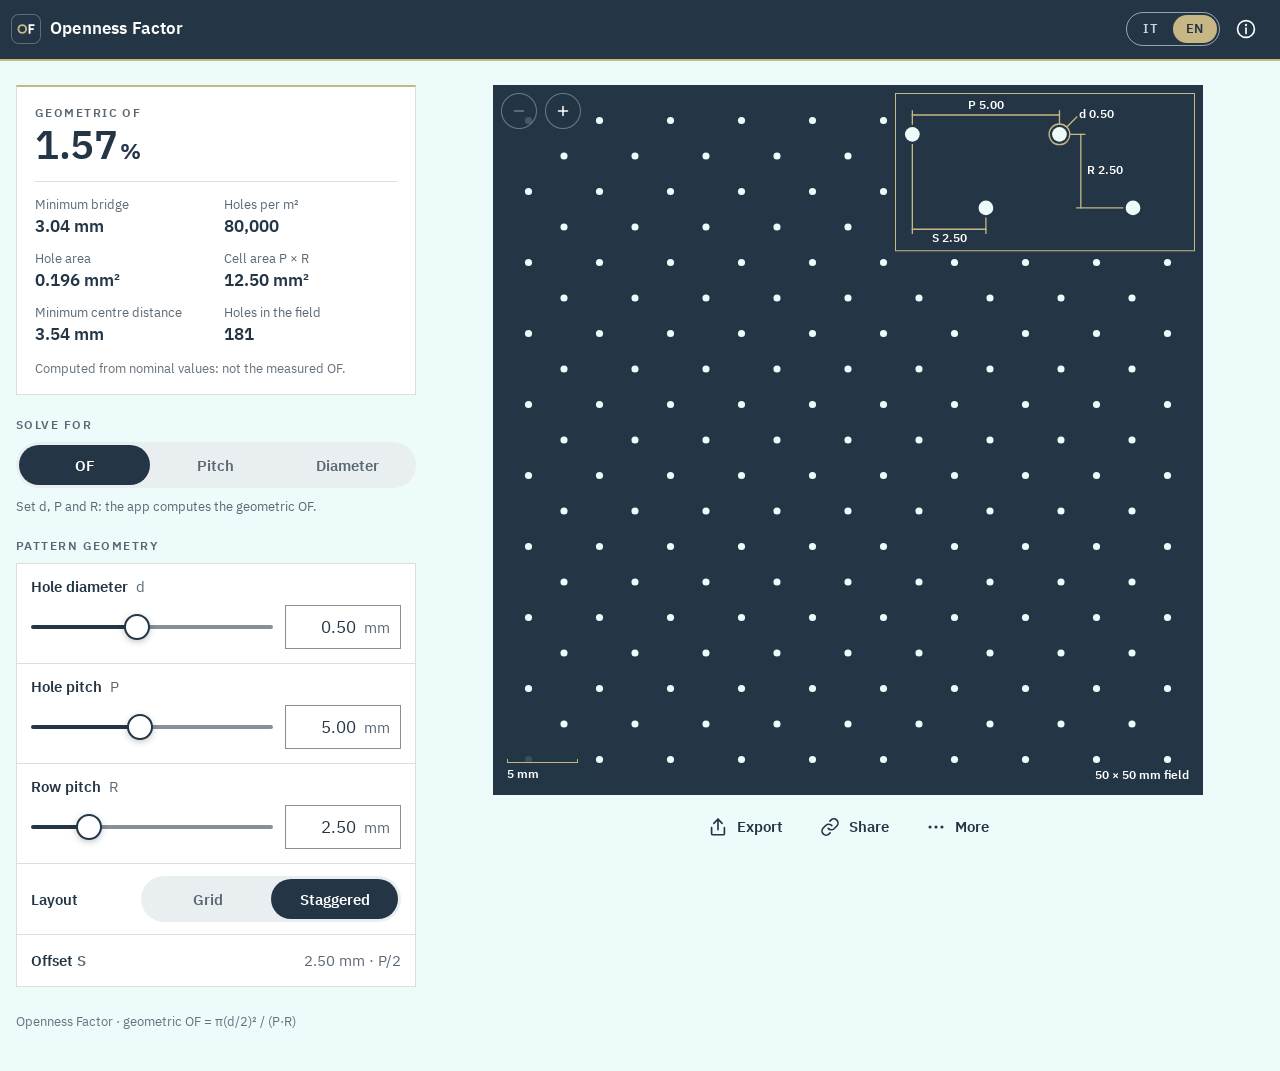
==== commit 073ed810: "v2.5 Anteprima con zoom e croci sui fori in collisione - Zoom fino a 10× (5 × 5 mm): pizzico con due" ====
--- a/index.html
+++ b/index.html
@@ -53,6 +53,10 @@
       <section class="stage" data-i18n-attr="aria-label:anteprima" aria-label="Anteprima">
         <div class="preview" id="preview">
           <svg id="pattern" viewBox="0 0 50 50" role="img" aria-label="Anteprima del pattern"></svg>
+          <div class="preview__zoom">
+            <button type="button" class="zoom-btn" id="zoom-meno" data-i18n-attr="aria-label:zoomMeno" aria-label="Riduci"><svg viewBox="0 0 24 24" aria-hidden="true"><path d="M6 12h12" stroke="currentColor" stroke-width="2" stroke-linecap="round"/></svg></button>
+            <button type="button" class="zoom-btn" id="zoom-piu" data-i18n-attr="aria-label:zoomPiu" aria-label="Ingrandisci"><svg viewBox="0 0 24 24" aria-hidden="true"><path d="M6 12h12M12 6v12" stroke="currentColor" stroke-width="2" stroke-linecap="round"/></svg></button>
+          </div>
           <div class="preview__scale" aria-hidden="true"><i id="scala"></i><span id="scala-testo">10 mm</span></div>
           <div class="preview__badge" aria-hidden="true"><span data-i18n="campo">campo 50 × 50 mm</span></div>
         </div>
--- a/styles.css
+++ b/styles.css
@@ -146,6 +146,18 @@
 .preview__scale { position: absolute; left: 8px; bottom: 8px; display: flex; flex-direction: column; gap: 3px; padding: 4px 6px; background: color-mix(in srgb, var(--of-film) 88%, transparent); font-size: 12px; font-weight: 600; color: var(--of-dim-text); pointer-events: none; }
 .preview__scale i { display: block; height: 4px; border: 1.5px solid var(--of-dim); border-top: 0; }
 .preview--piccola .preview__badge { display: none; }
+/* zoom (v2.5): con il dito si scorre la pagina finché l'anteprima non è ingrandita */
+.preview { touch-action: pan-y; }
+.preview--zoom { touch-action: none; cursor: grab; }
+.preview--zoom:active { cursor: grabbing; }
+.preview .collision-mark { stroke: var(--of-navy); fill: none; stroke-linecap: round; }
+.preview__zoom { position: absolute; left: 8px; top: 8px; display: flex; gap: 8px; }
+.zoom-btn { position: relative; display: grid; place-items: center; width: 36px; height: 36px; padding: 0; border: 1px solid rgba(238, 251, 251, 0.35); border-radius: 50%; background: color-mix(in srgb, var(--of-film) 82%, transparent); color: var(--of-dim-text); }
+.zoom-btn::before { content: ""; position: absolute; inset: -4px; }
+.zoom-btn svg { width: 18px; height: 18px; }
+.zoom-btn:disabled { cursor: default; }
+.zoom-btn:disabled svg { opacity: 0.35; }
+.preview--piccola .preview__zoom { display: none; }
 .preview__badge { position: absolute; right: 8px; bottom: 8px; padding: 3px 6px; background: color-mix(in srgb, var(--of-film) 88%, transparent); font-size: 12px; font-weight: 600; color: var(--of-dim-text); pointer-events: none; }
 
 /* ---------- Risultato ---------- */
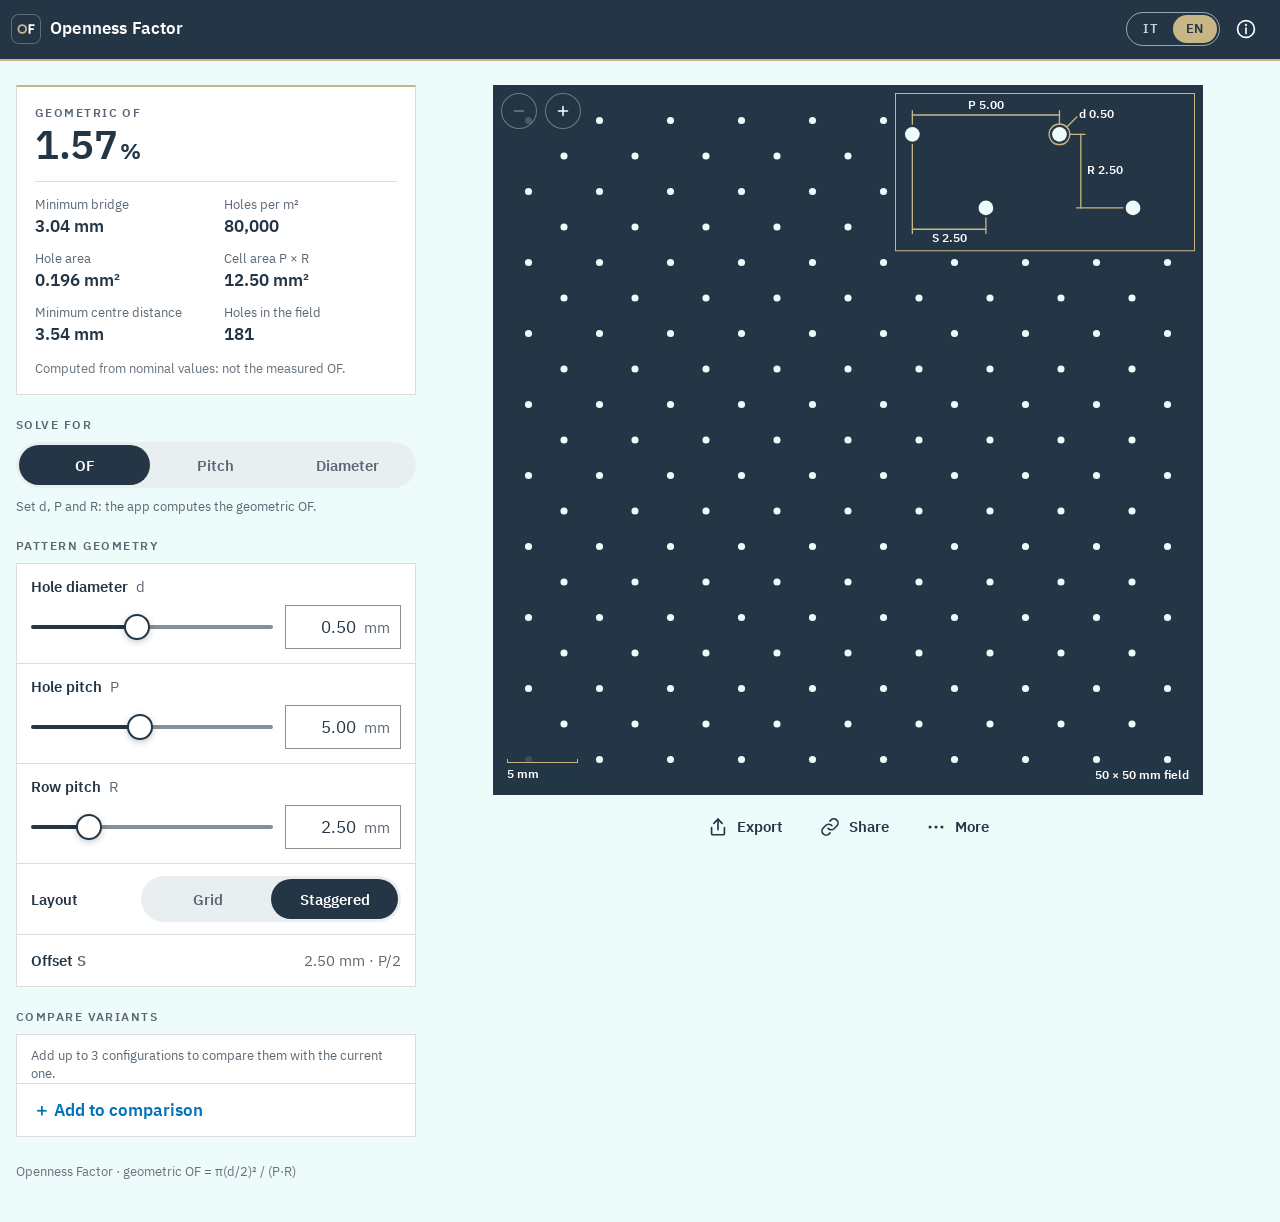
==== commit 85f9f124: "v2.8 Confronto varianti - Sezione "Confronto varianti" in fondo ai comandi: "Aggiungi al confronto" " ====
--- a/index.html
+++ b/index.html
@@ -172,6 +172,15 @@
       </section>
 
 
+      <section class="section" aria-labelledby="h-confronto">
+        <h2 class="eyebrow" id="h-confronto" tabindex="-1" data-i18n="confronto">Confronto varianti</h2>
+        <div class="card confronto">
+          <div class="confronto__tabella" id="confronto-tabella"></div>
+          <p class="confronto__vuoto" id="confronto-vuoto" data-i18n="confrontoVuoto">Aggiungi fino a 3 configurazioni per confrontarle con quella attuale.</p>
+          <div class="confronto__azioni"><button type="button" class="btn-testo" id="confronto-aggiungi"><span aria-hidden="true">＋</span> <span data-i18n="confrontoAggiungi">Aggiungi al confronto</span></button></div>
+        </div>
+      </section>
+
       <p class="footnote" data-i18n="piede">Openness Factor · OF geometrico = π(d/2)² / (P·R)</p>
     </div>
   </main>
@@ -179,6 +188,7 @@
   <div class="menu" id="menu-esporta" role="menu" tabindex="-1" data-i18n-attr="aria-label:esporta" aria-label="Esporta" hidden>
     <button type="button" class="menu__item" role="menuitem" data-azione="svg"><svg viewBox="0 0 24 24" fill="none" stroke="currentColor" stroke-width="1.8" stroke-linecap="round" stroke-linejoin="round" aria-hidden="true"><rect x="3.5" y="3.5" width="17" height="17"/><circle cx="9" cy="9" r="2"/><circle cx="15" cy="9" r="2"/><circle cx="12" cy="15" r="2"/></svg><span data-i18n="esportaSvg">SVG per CAD (mm)</span></button>
     <button type="button" class="menu__item" role="menuitem" data-azione="png"><svg viewBox="0 0 24 24" fill="none" stroke="currentColor" stroke-width="1.8" stroke-linecap="round" stroke-linejoin="round" aria-hidden="true"><rect x="3" y="5" width="18" height="14" rx="1"/><circle cx="9" cy="10" r="1.5"/><path d="M21 15l-5-5-4 4-3-3-6 6"/></svg><span data-i18n="esportaPng">Immagine PNG</span></button>
+    <button type="button" class="menu__item" role="menuitem" data-azione="scheda"><svg viewBox="0 0 24 24" fill="none" stroke="currentColor" stroke-width="1.8" stroke-linecap="round" stroke-linejoin="round" aria-hidden="true"><path d="M7 8V3.5h10V8"/><rect x="3.5" y="8" width="17" height="8.5" rx="1.5"/><path d="M7 14h10v6.5H7z"/></svg><span data-i18n="esportaScheda">Scheda PDF (stampa)</span></button>
   </div>
 
   <div class="menu" id="menu-altro" role="menu" tabindex="-1" data-i18n-attr="aria-label:altro" aria-label="Altro" hidden>
@@ -233,9 +243,30 @@
     </div>
   </dialog>
 
+  <dialog class="sheet" id="condivisione" aria-labelledby="condivisione-titolo" tabindex="-1">
+    <div class="sheet__bar">
+      <h2 class="sheet__title" id="condivisione-titolo" data-i18n="condividi">Condividi</h2>
+      <button type="button" class="sheet__done" id="chiudi-condivisione" data-i18n="fine">Fine</button>
+    </div>
+    <div class="sheet__body">
+      <div class="qr" id="qr"></div>
+      <p class="qr__riassunto" id="qr-riassunto"></p>
+      <p class="qr__nota" data-i18n="qrNota">Inquadra il codice con la fotocamera del telefono: si apre questa stessa configurazione.</p>
+      <div class="azioni">
+        <button type="button" class="btn" id="copia-link" data-i18n="copiaLink">Copia link</button>
+        <button type="button" class="btn btn--secondario" id="condividi-app" data-i18n="condividiAltro" hidden>Condividi…</button>
+        <button type="button" class="btn btn--secondario" id="salva-qr" data-i18n="salvaQr">Salva immagine</button>
+      </div>
+      <p class="qr__link" id="qr-link"></p>
+    </div>
+  </dialog>
+
+  <section class="scheda" id="scheda" aria-hidden="true"></section>
+
   <div class="toast" id="toast" role="status" hidden><span id="toast-testo"></span><button type="button" class="toast__action" id="toast-azione" hidden></button></div>
   <div class="visually-hidden" id="annuncio" aria-live="polite"></div>
 
+  <script src="assets/vendor/qrcode.js" defer></script>
   <script src="i18n.js" defer></script>
   <script src="of-core.js" defer></script>
   <script src="script.js" defer></script>
--- a/styles.css
+++ b/styles.css
@@ -252,6 +252,25 @@
 .message--warning { background: var(--of-warning-bg); color: var(--of-warning); }
 .message--danger { background: var(--of-danger-bg); color: var(--of-danger); }
 
+/* confronto varianti (v2.8): la tabella scorre dentro la scheda, mai la pagina */
+.confronto__tabella { overflow-x: auto; }
+.confronto__tabella:empty { display: none; }
+.confronto table { width: 100%; border-collapse: collapse; font-size: var(--of-fs-caption); font-variant-numeric: tabular-nums; }
+.confronto th, .confronto td { padding: 7px 8px; text-align: right; white-space: nowrap; border-bottom: 1px solid var(--of-separator); }
+.confronto thead th { vertical-align: bottom; font-weight: 600; color: var(--of-text-2); }
+.confronto tbody th { text-align: left; font-weight: 400; color: var(--of-text-2); }
+.confronto td.confronto__attuale { font-weight: 600; }
+.confronto td.confronto__diverso { color: var(--of-link); font-weight: 600; }
+.confronto tr:last-child > * { border-bottom: 0; }
+.confronto__var { display: grid; justify-items: end; gap: 2px; }
+.confronto__bottoni { display: flex; gap: 2px; }
+.confronto__bottoni button { min-width: 44px; min-height: 44px; padding: 0 6px; border: 0; background: none; color: var(--of-link); font-size: var(--of-fs-caption); font-weight: 600; }
+.confronto__vuoto { margin: 0; padding: 12px 14px 0; font-size: var(--of-fs-caption); color: var(--of-text-2); }
+.confronto__tabella:empty + .confronto__vuoto { border-top: 0; }
+.confronto__azioni { padding: 4px 6px; }
+.btn-testo { min-height: 44px; padding: 0 10px; border: 0; background: none; color: var(--of-link); font-weight: 600; }
+.btn-testo:disabled { color: var(--of-text-3); cursor: default; }
+.btn-testo:disabled [aria-hidden="true"] { display: none; }
 .footnote { margin: 4px 0 24px; font-size: var(--of-fs-caption); color: var(--of-text-3); }
 
 /* Toast */
@@ -275,6 +294,15 @@
 .sheet__formula { font-size: 17px; font-weight: 600; }
 #installa-testo p + p { margin-top: 6px; }
 #installa-testo a { color: var(--of-link); font-weight: 600; overflow-wrap: anywhere; }
+/* foglio Condividi (v2.6): il codice QR resta nero su bianco anche nel tema scuro */
+.qr { width: min(240px, 70vw); margin: 0 auto; padding: 10px; background: #ffffff; border-radius: 8px; }
+.qr svg { display: block; width: 100%; height: auto; }
+.qr__riassunto { text-align: center; font-weight: 600; }
+.qr__nota { text-align: center; color: var(--of-text-2); }
+.qr__link { text-align: center; font-size: var(--of-fs-caption); color: var(--of-text-2); overflow-wrap: anywhere; user-select: all; }
+.azioni { display: flex; flex-wrap: wrap; justify-content: center; gap: 8px; }
+.azioni .btn { margin-top: 0; }
+.sheet .btn--secondario { background: var(--of-fill); color: var(--of-text); }
 .sheet__credits { font-size: var(--of-fs-caption); color: var(--of-text-2); text-align: center; }
 .sheet .btn { display: block; margin-top: 10px; justify-self: start; min-height: 44px; padding: 0 18px; border: 0; border-radius: var(--of-radius-control); background: var(--of-accent); color: var(--of-on-accent); font-weight: 600; }
 @media (max-width: 599px) {
@@ -327,3 +355,35 @@
   input[type="range"]::-moz-range-track { background: CanvasText; }
   .result__alert { forced-color-adjust: auto; }
 }
+
+/* ---------- Scheda da stampare o salvare in PDF (v2.7) ---------- */
+/* Con la stampa (menu Esporta, Ctrl+P o menu del browser) si stampa solo la scheda, su A4. */
+.scheda { display: none; }
+@page { size: A4; margin: 14mm; }
+@media print {
+  html, body { background: #ffffff !important; }
+  body > *:not(.scheda) { display: none !important; }
+  .scheda { display: block; color: #12232e; font-family: var(--of-font); font-size: 10.5pt; line-height: 1.35; -webkit-print-color-adjust: exact; print-color-adjust: exact; }
+  .scheda h1 { display: flex; align-items: center; gap: 3mm; margin: 0; font-size: 16pt; font-weight: 600; }
+  .scheda h1 svg { width: 9mm; height: 9mm; }
+  .scheda__testa { display: flex; justify-content: space-between; align-items: center; padding-bottom: 3mm; border-bottom: 0.6mm solid #c6b784; }
+  .scheda__data { color: #4c5a66; }
+  .scheda__of { margin: 5mm 0 1mm; font-size: 26pt; font-weight: 700; }
+  .scheda__of small { font-size: 12pt; font-weight: 600; margin-left: 1mm; }
+  .scheda__eyebrow { margin: 0; font-size: 8pt; font-weight: 600; letter-spacing: 0.08em; text-transform: uppercase; color: #4c5a66; }
+  .scheda__nota { margin: 0 0 5mm; color: #4c5a66; }
+  .scheda__avviso { margin: 0 0 4mm; padding: 2mm 3mm; border-left: 1mm solid #b42318; background: #fbeae8; }
+  .scheda__tabelle { display: grid; grid-template-columns: 1fr 1fr; gap: 8mm; align-items: start; break-inside: avoid; }
+  .scheda table { width: 100%; border-collapse: collapse; }
+  .scheda th, .scheda td { padding: 1.4mm 0; border-bottom: 0.2mm solid #d5dde2; text-align: left; vertical-align: top; font-weight: 400; }
+  .scheda td { text-align: right; font-weight: 600; white-space: nowrap; }
+  .scheda caption { text-align: left; padding-bottom: 1.5mm; }
+  .scheda__figure { display: grid; grid-template-columns: auto 1fr; gap: 10mm; align-items: start; margin-top: 8mm; break-inside: avoid; }
+  .scheda__figure figure { margin: 0; }
+  .scheda__figure figcaption { margin-top: 2mm; font-size: 8.5pt; color: #4c5a66; max-width: 60mm; }
+  .scheda__disegno { display: block; width: 50mm; height: 50mm; }
+  .scheda__qr { display: block; width: 32mm; height: 32mm; }
+  .scheda__link { font-size: 8pt; color: #4c5a66; overflow-wrap: anywhere; }
+  .scheda__formula { margin-top: 8mm; break-inside: avoid; }
+  .scheda__piede { margin-top: 10mm; padding-top: 2mm; border-top: 0.2mm solid #d5dde2; font-size: 8pt; color: #4c5a66; }
+}
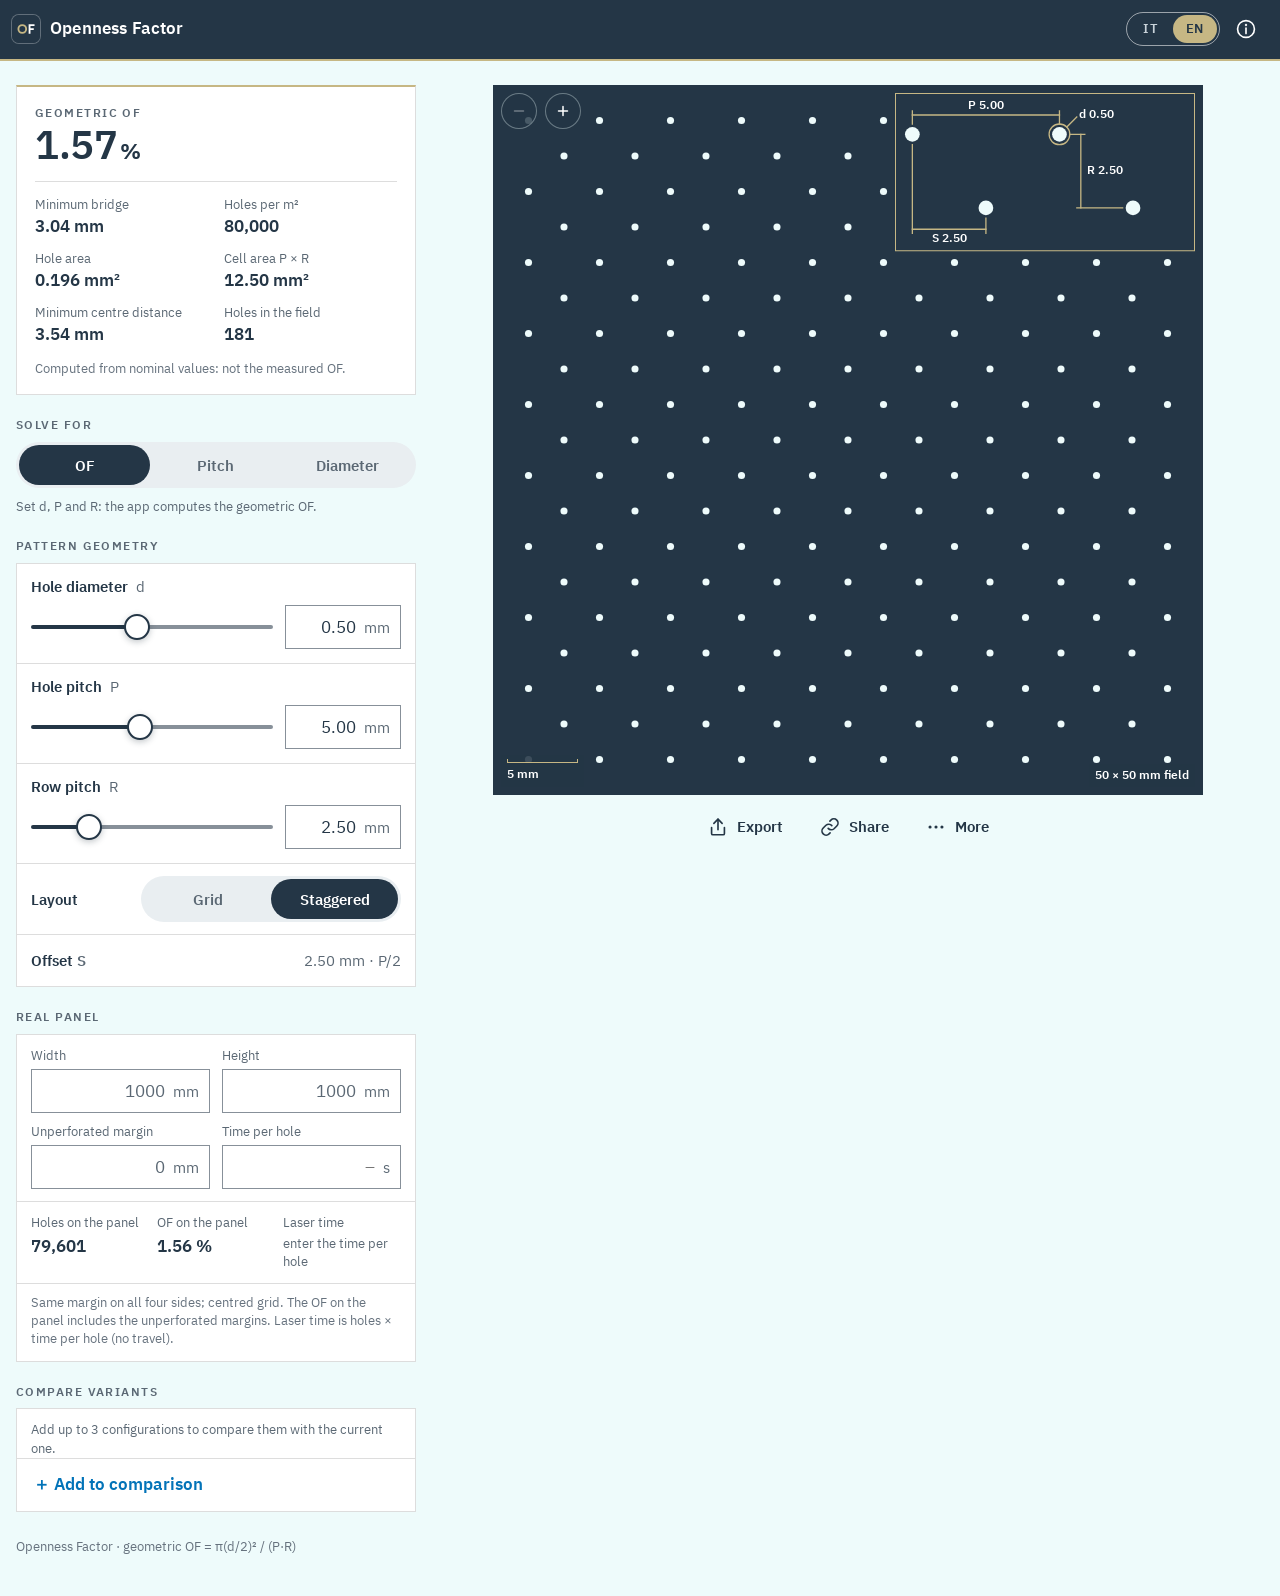
==== commit 944d8ba7: "v2.10 Pannello reale e tempo laser - Sezione "Pannello reale": larghezza, altezza e margine non fora" ====
--- a/index.html
+++ b/index.html
@@ -172,6 +172,24 @@
       </section>
 
 
+      <section class="section" aria-labelledby="h-pannello">
+        <h2 class="eyebrow" id="h-pannello" data-i18n="pannello">Pannello reale</h2>
+        <div class="card pannello">
+          <div class="pannello__campi" id="pannello-campi">
+            <label><span data-i18n="pannelloLarghezza">Larghezza</span><span class="input-unit"><input type="text" inputmode="decimal" name="W" autocomplete="off" /><span aria-hidden="true">mm</span></span></label>
+            <label><span data-i18n="pannelloAltezza">Altezza</span><span class="input-unit"><input type="text" inputmode="decimal" name="H" autocomplete="off" /><span aria-hidden="true">mm</span></span></label>
+            <label><span data-i18n="pannelloMargine">Margine non forato</span><span class="input-unit"><input type="text" inputmode="decimal" name="margine" autocomplete="off" /><span aria-hidden="true">mm</span></span></label>
+            <label><span data-i18n="pannelloTempo">Tempo per foro</span><span class="input-unit"><input type="text" inputmode="decimal" name="tempo" autocomplete="off" placeholder="–" /><span aria-hidden="true">s</span></span></label>
+          </div>
+          <dl class="pannello__risultati" id="pannello-risultati" aria-live="polite">
+            <div><dt data-i18n="pannelloFori">Fori sul pannello</dt><dd data-pannello="fori">–</dd></div>
+            <div><dt data-i18n="pannelloOF">OF sul pannello</dt><dd data-pannello="of">–</dd></div>
+            <div><dt data-i18n="pannelloTempoTot">Tempo laser</dt><dd data-pannello="tempo">–</dd></div>
+          </dl>
+          <p class="pannello__nota" data-i18n="pannelloNota">Margine uguale sui quattro lati; reticolo centrato. L’OF sul pannello conta anche i margini non forati. Il tempo laser è fori × tempo per foro (senza spostamenti).</p>
+        </div>
+      </section>
+
       <section class="section" aria-labelledby="h-confronto">
         <h2 class="eyebrow" id="h-confronto" tabindex="-1" data-i18n="confronto">Confronto varianti</h2>
         <div class="card confronto">
@@ -192,6 +210,8 @@
   </div>
 
   <div class="menu" id="menu-altro" role="menu" tabindex="-1" data-i18n-attr="aria-label:altro" aria-label="Altro" hidden>
+    <button type="button" class="menu__item" role="menuitem" data-azione="soluzioni"><svg viewBox="0 0 24 24" fill="none" stroke="currentColor" stroke-width="1.8" stroke-linecap="round" aria-hidden="true"><rect x="3.5" y="4.5" width="17" height="15" rx="1.5"/><path d="M3.5 9.5h17M3.5 14.5h17M9.5 9.5v10"/></svg><span data-i18n="soluzioni">Tabella soluzioni</span></button>
+    <div class="menu__sep" role="separator"></div>
     <button type="button" class="menu__item" role="menuitemcheckbox" aria-checked="true" data-azione="quote"><svg viewBox="0 0 24 24" fill="none" stroke="currentColor" stroke-width="1.8" stroke-linecap="round" aria-hidden="true"><path d="M4 8h16M4 5v6M20 5v6"/><path d="M8 19h8M8 16v6M16 16v6" transform="translate(0 -3)"/></svg><span data-i18n="mostraQuote">Mostra quote</span></button>
     <button type="button" class="menu__item" role="menuitemcheckbox" aria-checked="false" data-azione="griglia"><svg viewBox="0 0 24 24" fill="none" stroke="currentColor" stroke-width="1.8" aria-hidden="true"><path d="M4 9h16M4 15h16M9 4v16M15 4v16"/></svg><span data-i18n="mostraGriglia">Mostra griglia</span></button>
     <div class="menu__sep" role="separator"></div>
@@ -261,6 +281,51 @@
     </div>
   </dialog>
 
+  <dialog class="sheet sheet--largo" id="soluzioni" aria-labelledby="soluzioni-titolo" tabindex="-1">
+    <div class="sheet__bar">
+      <h2 class="sheet__title" id="soluzioni-titolo" data-i18n="soluzioni">Tabella soluzioni</h2>
+      <button type="button" class="sheet__done" id="chiudi-soluzioni" data-i18n="fine">Fine</button>
+    </div>
+    <form class="sheet__body soluzioni" id="soluzioni-form" novalidate>
+      <div class="soluzioni__griglia">
+        <span class="soluzioni__nome" id="sol-of" data-i18n="solOF">OF geometrico (%)</span>
+        <label><span data-i18n="solDa">da</span> <input type="text" inputmode="decimal" name="ofMin" aria-describedby="sol-of" /></label>
+        <label><span data-i18n="solA">a</span> <input type="text" inputmode="decimal" name="ofMax" aria-describedby="sol-of" /></label>
+        <span></span>
+        <span class="soluzioni__nome" id="sol-d">d (mm)</span>
+        <label><span data-i18n="solDa">da</span> <input type="text" inputmode="decimal" name="dMin" aria-describedby="sol-d" /></label>
+        <label><span data-i18n="solA">a</span> <input type="text" inputmode="decimal" name="dMax" aria-describedby="sol-d" /></label>
+        <label><span data-i18n="solPasso">passo</span> <input type="text" inputmode="decimal" name="dPasso" aria-describedby="sol-d" /></label>
+        <span class="soluzioni__nome" id="sol-p">P (mm)</span>
+        <label><span data-i18n="solDa">da</span> <input type="text" inputmode="decimal" name="pMin" aria-describedby="sol-p" /></label>
+        <label><span data-i18n="solA">a</span> <input type="text" inputmode="decimal" name="pMax" aria-describedby="sol-p" /></label>
+        <label><span data-i18n="solPasso">passo</span> <input type="text" inputmode="decimal" name="pPasso" aria-describedby="sol-p" /></label>
+        <span class="soluzioni__nome" id="sol-r">R (mm)</span>
+        <label><span data-i18n="solDa">da</span> <input type="text" inputmode="decimal" name="rMin" aria-describedby="sol-r" /></label>
+        <label><span data-i18n="solA">a</span> <input type="text" inputmode="decimal" name="rMax" aria-describedby="sol-r" /></label>
+        <label><span data-i18n="solPasso">passo</span> <input type="text" inputmode="decimal" name="rPasso" aria-describedby="sol-r" /></label>
+        <span class="soluzioni__nome" id="sol-ponte" data-i18n="solPonte">Ponte minimo (mm)</span>
+        <label class="soluzioni__largo"><input type="text" inputmode="decimal" name="ponteMin" aria-describedby="sol-ponte sol-ponte-nota" /> <span class="soluzioni__nota" id="sol-ponte-nota" data-i18n="solPonteNota">vuoto: basta che i fori non si tocchino</span></label>
+      </div>
+      <fieldset class="segmented">
+        <legend class="visually-hidden" data-i18n="disposizione">Disposizione</legend>
+        <label class="segmented__opt"><input type="radio" name="solDisp" value="grid" /><span data-i18n="griglia">Griglia</span></label>
+        <label class="segmented__opt"><input type="radio" name="solDisp" value="staggered" /><span data-i18n="sfalsato">Sfalsato</span></label>
+        <label class="segmented__opt"><input type="radio" name="solDisp" value="entrambe" checked /><span data-i18n="entrambe">Entrambe</span></label>
+      </fieldset>
+      <label class="soluzioni__ordine"><span data-i18n="solOrdina">Ordina per</span>
+        <select name="ordine">
+          <option value="of" data-i18n="solOrdOF">Vicinanza all’OF</option>
+          <option value="ponte" data-i18n="solOrdPonte">Ponte più largo</option>
+          <option value="fori" data-i18n="solOrdFori">Meno fori al m²</option>
+        </select>
+      </label>
+      <div class="azioni"><button type="submit" class="btn" data-i18n="solCerca">Cerca</button><button type="button" class="btn btn--secondario" id="sol-csv" data-i18n="solCsv" disabled>Esporta CSV</button></div>
+      <p class="soluzioni__esito" id="sol-esito" role="status"></p>
+      <div class="soluzioni__tabella" id="sol-tabella"></div>
+    </form>
+  </dialog>
+
   <section class="scheda" id="scheda" aria-hidden="true"></section>
 
   <div class="toast" id="toast" role="status" hidden><span id="toast-testo"></span><button type="button" class="toast__action" id="toast-azione" hidden></button></div>
--- a/styles.css
+++ b/styles.css
@@ -252,6 +252,17 @@
 .message--warning { background: var(--of-warning-bg); color: var(--of-warning); }
 .message--danger { background: var(--of-danger-bg); color: var(--of-danger); }
 
+/* pannello reale (v2.10) */
+.pannello__campi { display: grid; grid-template-columns: repeat(2, minmax(0, 1fr)); gap: 10px 12px; padding: 12px 14px; }
+.pannello__campi label { display: grid; gap: 4px; font-size: var(--of-fs-caption); color: var(--of-text-2); }
+.pannello__campi .input-unit input { width: 100%; }
+.pannello__campi input[aria-invalid="true"] { border-color: var(--of-danger); }
+.pannello__risultati { display: grid; grid-template-columns: repeat(3, minmax(0, 1fr)); gap: 8px; margin: 0; padding: 12px 14px; }
+.pannello__risultati dt { font-size: var(--of-fs-caption); color: var(--of-text-2); }
+.pannello__risultati dd { margin: 2px 0 0; font-weight: 600; font-variant-numeric: tabular-nums; }
+.pannello__risultati dd.pannello__vuoto { font-weight: 400; font-size: var(--of-fs-caption); color: var(--of-text-2); }
+.pannello__nota { margin: 0; padding: 10px 14px 12px; font-size: var(--of-fs-caption); color: var(--of-text-3); }
+
 /* confronto varianti (v2.8): la tabella scorre dentro la scheda, mai la pagina */
 .confronto__tabella { overflow-x: auto; }
 .confronto__tabella:empty { display: none; }
@@ -294,6 +305,31 @@
 .sheet__formula { font-size: 17px; font-weight: 600; }
 #installa-testo p + p { margin-top: 6px; }
 #installa-testo a { color: var(--of-link); font-weight: 600; overflow-wrap: anywhere; }
+/* tabella soluzioni (v2.9) */
+.sheet--largo { width: min(760px, 100vw); }
+.soluzioni__griglia { display: grid; grid-template-columns: auto repeat(3, minmax(0, 1fr)); gap: 8px 10px; align-items: center; }
+.soluzioni__griglia label { display: flex; align-items: center; gap: 6px; font-size: var(--of-fs-caption); color: var(--of-text-2); }
+.soluzioni__griglia input { width: 100%; min-width: 0; min-height: 40px; padding: 6px 8px; border: 1px solid var(--of-border); border-radius: var(--of-radius-field); background: var(--of-surface); color: var(--of-text); font-variant-numeric: tabular-nums; }
+.soluzioni__nome { font-size: var(--of-fs-callout); font-weight: 600; }
+.soluzioni__largo { grid-column: span 3; flex-wrap: wrap; }
+.soluzioni__largo input { width: 7em; flex: none; }
+.soluzioni__nota { color: var(--of-text-3); }
+.soluzioni__ordine { display: flex; align-items: center; gap: 10px; font-size: var(--of-fs-callout); }
+.soluzioni__ordine select { min-height: 40px; padding: 0 8px; border: 1px solid var(--of-border); border-radius: var(--of-radius-field); background: var(--of-surface); color: var(--of-text); }
+.soluzioni__esito { margin: 0; font-weight: 600; }
+.soluzioni__esito:empty { display: none; }
+.soluzioni__tabella { overflow-x: auto; max-height: 50vh; overflow-y: auto; border: 1px solid var(--of-separator); border-radius: var(--of-radius-field); }
+.soluzioni__tabella:empty { display: none; }
+.soluzioni__tabella table { width: 100%; border-collapse: collapse; font-size: var(--of-fs-caption); font-variant-numeric: tabular-nums; }
+.soluzioni__tabella th, .soluzioni__tabella td { padding: 6px 8px; text-align: right; white-space: nowrap; border-bottom: 1px solid var(--of-separator); }
+.soluzioni__tabella thead th { position: sticky; top: 0; background: var(--of-surface); font-weight: 600; color: var(--of-text-2); }
+.soluzioni__tabella td button { min-height: 36px; padding: 0 10px; border: 0; background: none; color: var(--of-link); font-weight: 600; }
+@media (max-width: 599px) {
+  .soluzioni__griglia { grid-template-columns: repeat(3, minmax(0, 1fr)); }
+  .soluzioni__nome { grid-column: 1 / -1; margin-top: 4px; }
+  .soluzioni__griglia > span:empty { display: none; }
+}
+
 /* foglio Condividi (v2.6): il codice QR resta nero su bianco anche nel tema scuro */
 .qr { width: min(240px, 70vw); margin: 0 auto; padding: 10px; background: #ffffff; border-radius: 8px; }
 .qr svg { display: block; width: 100%; height: auto; }
